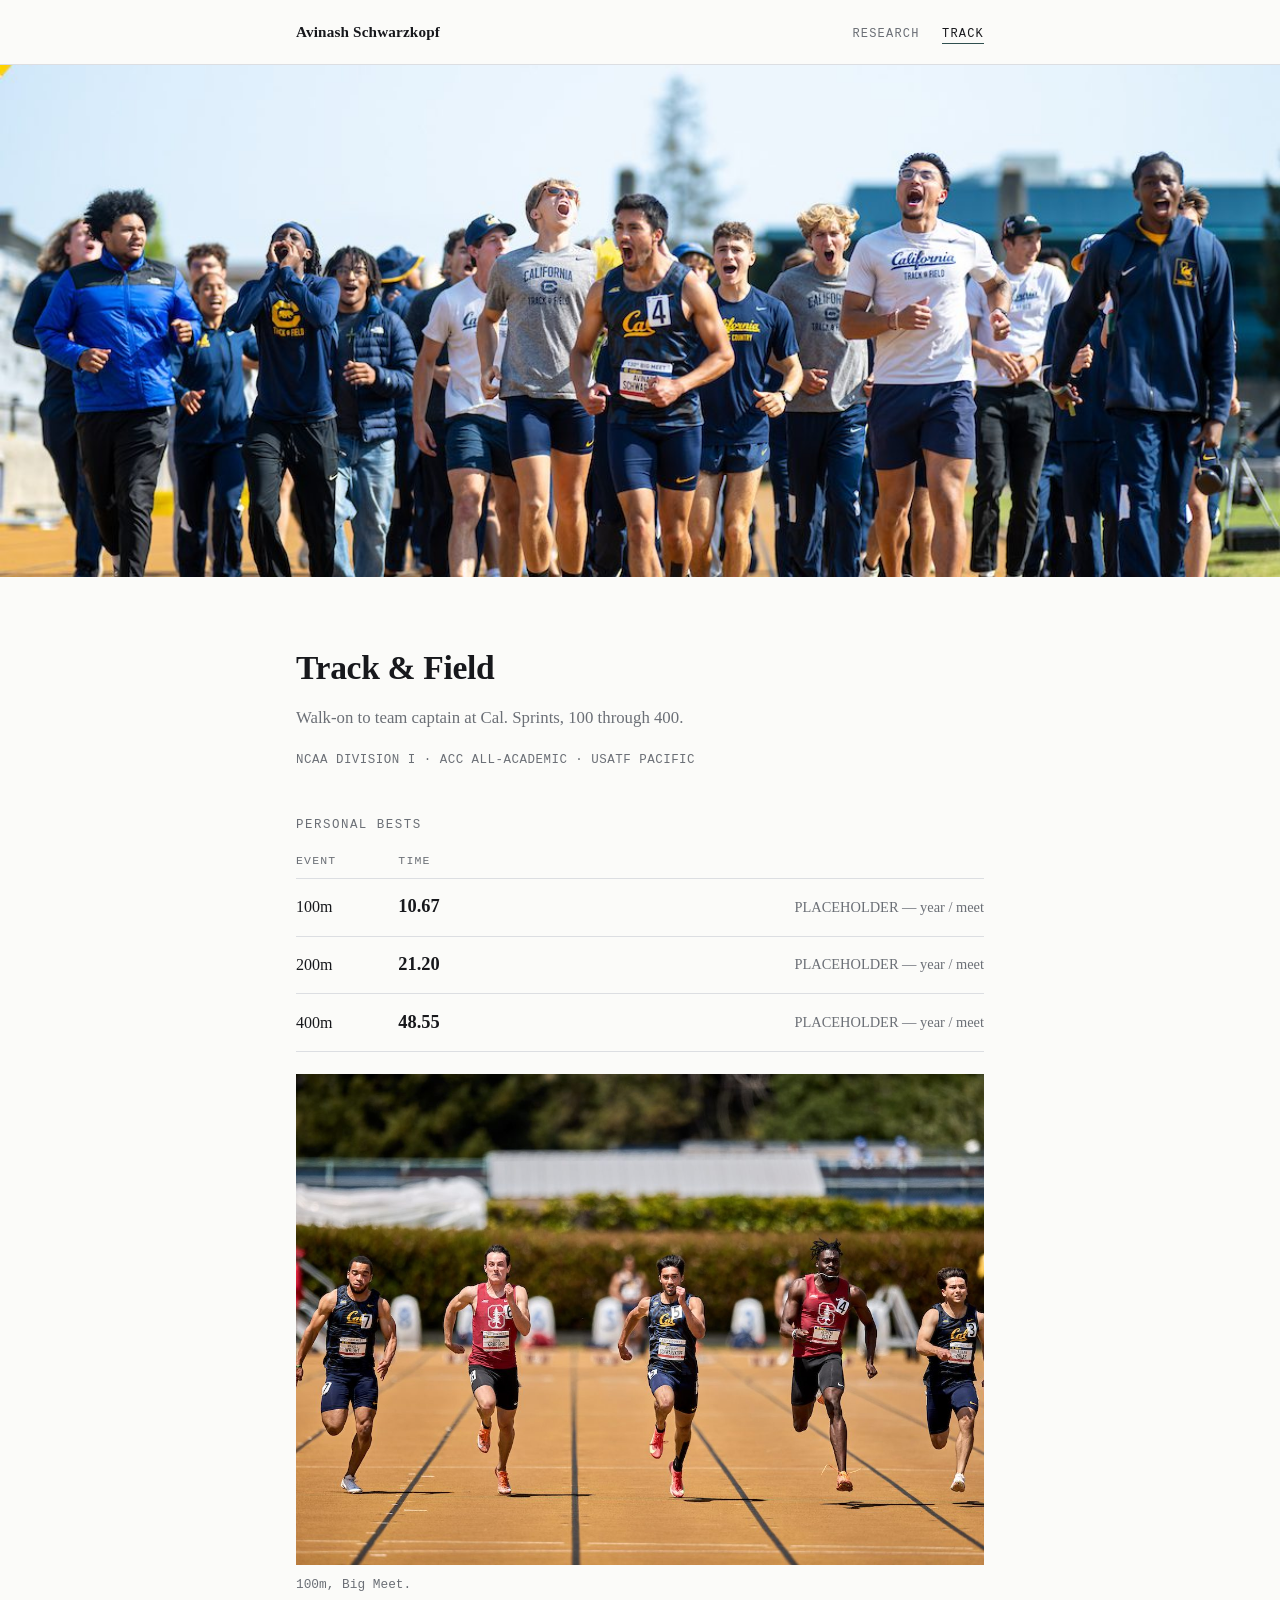
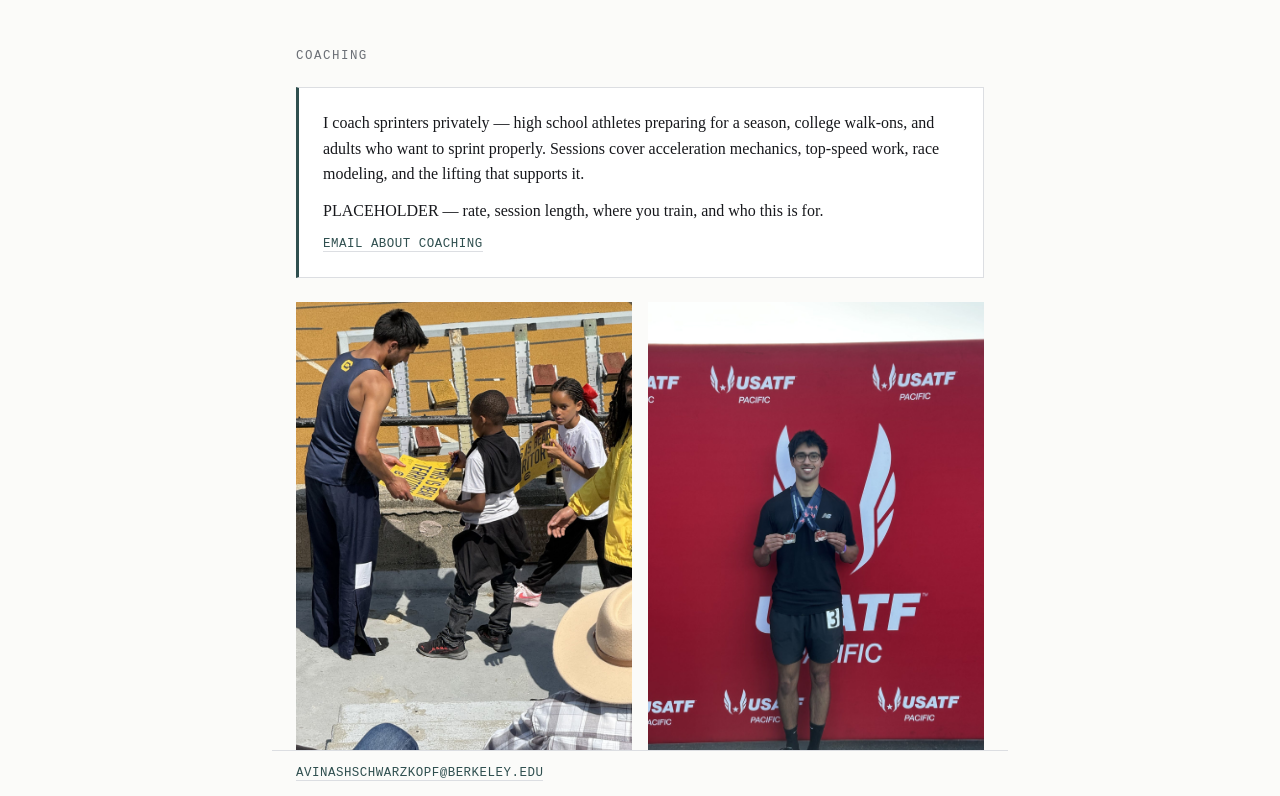
==== track/index.html @ 3ea65bff "Add files via upload" ====
<!DOCTYPE html>
<html lang="en">
<head>
<meta charset="utf-8">
<meta name="viewport" content="width=device-width, initial-scale=1">
<title>Avinash Schwarzkopf — Track &amp; Field</title>
<meta name="description" content="Cal track and field sprinter and team captain. Personal bests and private sprint coaching.">
<link rel="stylesheet" href="../style.css">
</head>
<body>

<nav class="nav">
  <div class="wrap">
    <a class="name" href="/">Avinash Schwarzkopf</a>
    <ul>
      <li><a class="link" href="/">Research</a></li>
      <li><a class="link" href="/track/" aria-current="page">Track</a></li>
    </ul>
  </div>
</nav>

<figure class="hero">
  <img src="../images/track/team-victory-lap.jpg"
       alt="Avinash leading a Cal track and field victory lap with teammates behind him.">
</figure>

<main class="wrap">

  <header class="page-head">
    <h1>Track &amp; Field</h1>
    <p class="lede">
      Walk-on to team captain at Cal. Sprints, 100 through 400.
    </p>
    <p class="meta">NCAA Division I &middot; ACC All-Academic &middot; USATF Pacific</p>
  </header>

  <h2>Personal bests</h2>
  <table class="prs">
    <thead>
      <tr><th>Event</th><th>Time</th><th></th></tr>
    </thead>
    <tbody>
      <tr><td>100m</td><td class="time">10.67</td><td class="note">PLACEHOLDER — year / meet</td></tr>
      <tr><td>200m</td><td class="time">21.20</td><td class="note">PLACEHOLDER — year / meet</td></tr>
      <tr><td>400m</td><td class="time">48.55</td><td class="note">PLACEHOLDER — year / meet</td></tr>
    </tbody>
  </table>

  <figure>
    <img src="../images/track/100m-big-meet.jpg"
         alt="Avinash sprinting in lane five during a 100m final." loading="lazy">
    <figcaption>100m, Big Meet.</figcaption>
  </figure>

  <h2>Coaching</h2>
  <div class="callout">
    <p>
      I coach sprinters privately — high school athletes preparing for a season,
      college walk-ons, and adults who want to sprint properly. Sessions cover
      acceleration mechanics, top-speed work, race modeling, and the lifting that
      supports it.
    </p>
    <p>
      PLACEHOLDER — rate, session length, where you train, and who this is for.
    </p>
    <p class="meta">
      <a href="mailto:avinashschwarzkopf@berkeley.edu?subject=Sprint%20coaching">Email about coaching</a>
    </p>
  </div>

  <div class="gallery">
    <img src="../images/track/signing-autographs.jpg"
         alt="Signing posters for young fans after a meet." loading="lazy">
    <img src="../images/track/usatf-pacific-medals.jpg"
         alt="Holding two medals at the USATF Pacific Association Championships." loading="lazy">
  </div>

</main>

<footer class="wrap">
  <p class="meta">
    <a href="mailto:avinashschwarzkopf@berkeley.edu">avinashschwarzkopf@berkeley.edu</a>
  </p>
</footer>

</body>
</html>
---- style.css ----
:root {
  --ink: #17181c;
  --muted: #6b6f76;
  --rule: #dcdee2;
  --paper: #fbfbf9;
  --mark: #2f4f4f;
  --measure: 46rem;
}
* { box-sizing: border-box; }
html { -webkit-text-size-adjust: 100%; }
body {
  margin: 0;
  background: var(--paper);
  color: var(--ink);
  font: 16px/1.6 "Iowan Old Style", "Palatino Linotype", Palatino, Georgia, serif;
  -webkit-font-smoothing: antialiased;
}
img { max-width: 100%; height: auto; display: block; }
a { color: var(--mark); }
a:focus-visible { outline: 2px solid var(--mark); outline-offset: 3px; }

.wrap { max-width: var(--measure); margin: 0 auto; padding: 0 1.5rem; }

/* ---- nav ---- */
.nav {
  border-bottom: 1px solid var(--rule);
}
.nav .wrap {
  display: flex;
  justify-content: space-between;
  align-items: baseline;
  gap: 1rem;
  padding-top: 1.25rem;
  padding-bottom: 1.25rem;
}
.nav .name {
  font-size: 0.95rem;
  font-weight: 600;
  letter-spacing: 0.01em;
  text-decoration: none;
  color: var(--ink);
}
.nav ul {
  list-style: none;
  display: flex;
  gap: 1.4rem;
  margin: 0;
  padding: 0;
  font: 500 0.75rem/1 ui-monospace, SFMono-Regular, "SF Mono", Menlo, monospace;
  letter-spacing: 0.1em;
  text-transform: uppercase;
}
.nav a.link { text-decoration: none; color: var(--muted); padding-bottom: 2px; }
.nav a.link:hover { color: var(--ink); }
.nav a.link[aria-current="page"] {
  color: var(--ink);
  border-bottom: 1px solid var(--mark);
}

/* ---- shared type ---- */
h1 { font-size: 2.1rem; font-weight: 600; letter-spacing: -0.01em; margin: 0 0 0.6rem; }
.lede { font-size: 1.05rem; color: var(--muted); margin: 0 0 1.2rem; max-width: 34rem; }
.meta {
  font: 500 0.78rem/1.6 ui-monospace, SFMono-Regular, "SF Mono", Menlo, monospace;
  letter-spacing: 0.04em;
  text-transform: uppercase;
  color: var(--muted);
}
.meta a { text-decoration: none; border-bottom: 1px solid var(--rule); }
.meta a:hover { border-bottom-color: var(--mark); }
h2 {
  font: 500 0.78rem/1 ui-monospace, SFMono-Regular, "SF Mono", Menlo, monospace;
  letter-spacing: 0.12em;
  text-transform: uppercase;
  color: var(--muted);
  margin: 3.5rem 0 1.5rem;
}
.page-head { padding: 4rem 0 0; }
.page-head + h2 { margin-top: 3rem; }
footer {
  border-top: 1px solid var(--rule);
  margin-top: 4rem;
  padding: 2rem 0 4rem;
}

/* ---- project entries ---- */
.entry { padding: 1.6rem 0; border-top: 1px solid var(--rule); }
.entry:last-of-type { border-bottom: 1px solid var(--rule); }
.entry h3 { font-size: 1.15rem; font-weight: 600; margin: 0 0 0.15rem; }
.entry .role {
  font: 500 0.72rem/1.4 ui-monospace, SFMono-Regular, Menlo, monospace;
  letter-spacing: 0.06em;
  text-transform: uppercase;
  color: var(--mark);
  margin: 0 0 0.8rem;
}
.entry p { margin: 0 0 0.6rem; }
.entry p:last-child { margin-bottom: 0; }

/* ---- figures ---- */
figure { margin: 1.4rem 0 0; }
figcaption {
  font: 0.8rem/1.5 ui-monospace, SFMono-Regular, Menlo, monospace;
  color: var(--muted);
  margin-top: 0.6rem;
}
.gallery {
  display: grid;
  grid-template-columns: repeat(2, 1fr);
  gap: 1rem;
  margin: 1.5rem 0 0;
}
.gallery img { width: 100%; }

/* ---- track hero ---- */
.hero { margin: 0; }
.hero img { width: 100%; max-height: 32rem; object-fit: cover; object-position: center 40%; }

/* ---- PR table ---- */
.prs { width: 100%; border-collapse: collapse; margin-top: 0.5rem; }
.prs th {
  text-align: left;
  font: 500 0.72rem/1 ui-monospace, SFMono-Regular, Menlo, monospace;
  letter-spacing: 0.1em;
  text-transform: uppercase;
  color: var(--muted);
  font-weight: 500;
  padding: 0 0 0.7rem;
  border-bottom: 1px solid var(--rule);
}
.prs td { padding: 0.85rem 0; border-bottom: 1px solid var(--rule); }
.prs td.time {
  font-variant-numeric: tabular-nums;
  font-size: 1.15rem;
  font-weight: 600;
}
.prs td.note { color: var(--muted); font-size: 0.9rem; text-align: right; }

/* ---- coaching callout ---- */
.callout {
  border: 1px solid var(--rule);
  border-left: 3px solid var(--mark);
  padding: 1.4rem 1.5rem;
  margin-top: 1rem;
  background: #fff;
}
.callout p { margin: 0 0 0.7rem; }
.callout p:last-child { margin-bottom: 0; }

@media (max-width: 34rem) {
  h1 { font-size: 1.7rem; }
  .gallery { grid-template-columns: 1fr; }
  .hero img { max-height: 18rem; }
  .nav .wrap { flex-direction: column; align-items: flex-start; gap: 0.7rem; }
}
@media (prefers-reduced-motion: reduce) {
  * { animation: none !important; transition: none !important; }
}
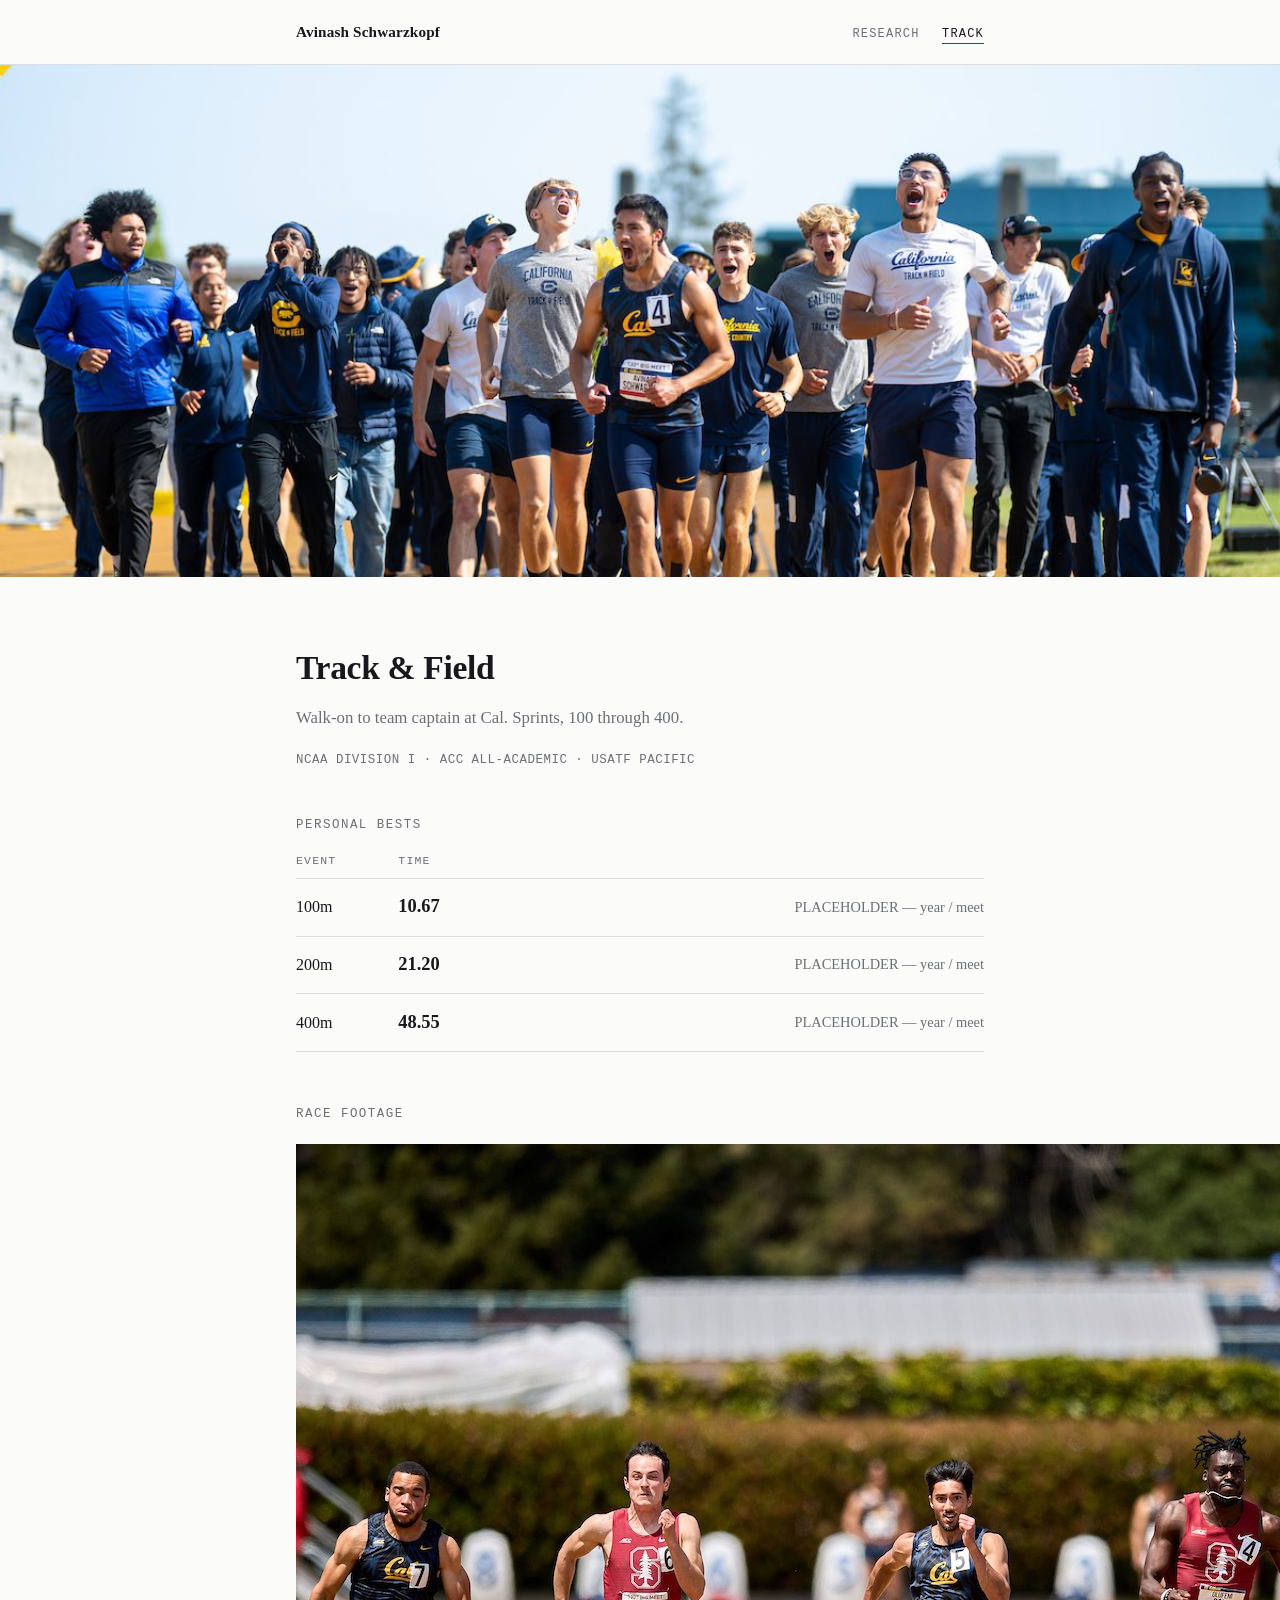
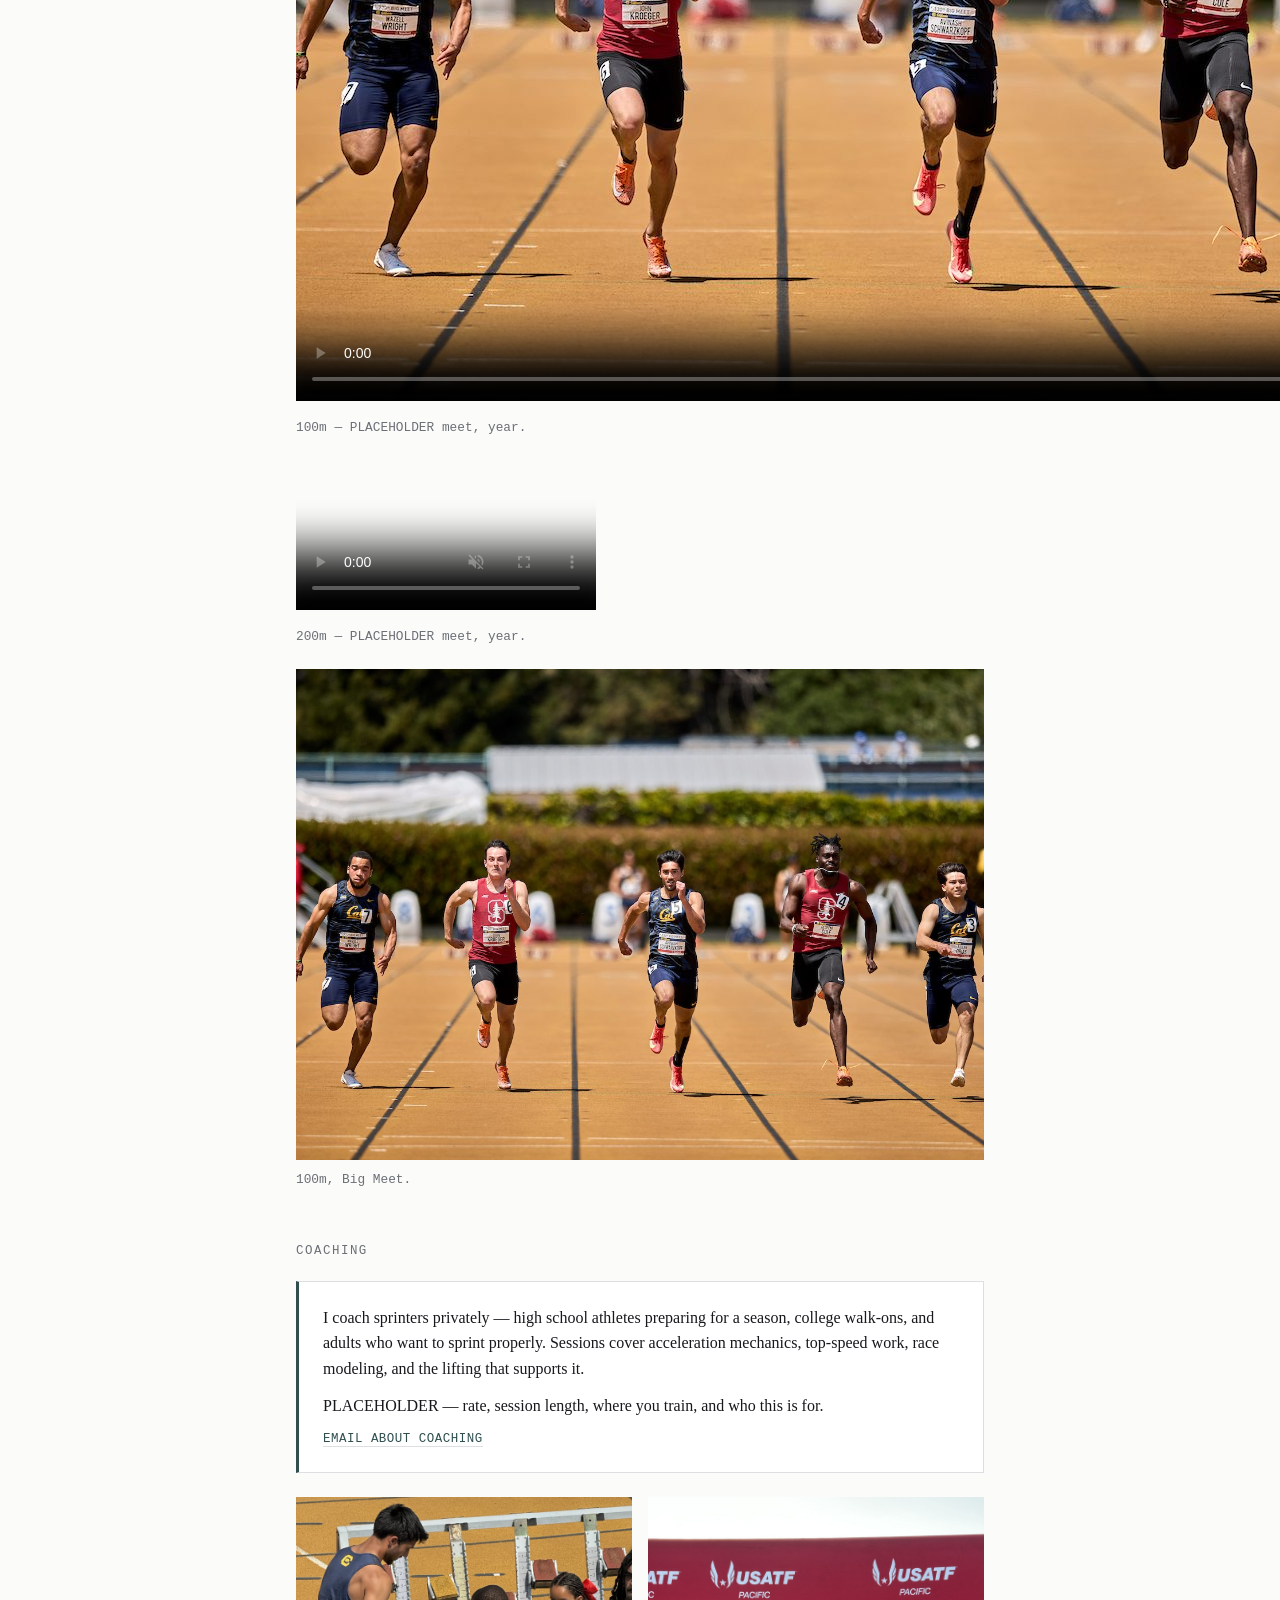
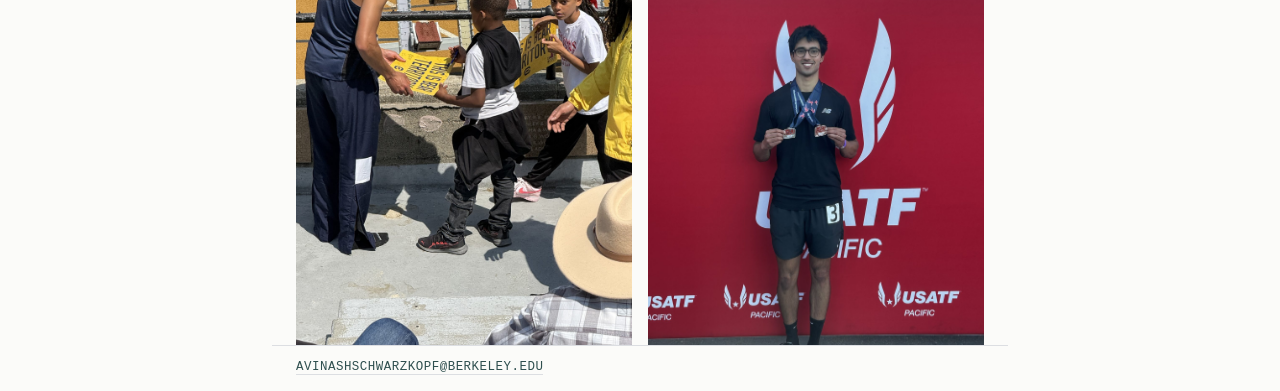
==== commit 9207d5fe: "Add files via upload" ====
--- a/track/index.html
+++ b/track/index.html
@@ -46,6 +46,26 @@
     </tbody>
   </table>
 
+  <h2>Race footage</h2>
+  <div class="clips">
+    <figure>
+      <video controls muted playsinline preload="metadata"
+             poster="../images/track/100m-big-meet.jpg">
+        <source src="../video/100m.mp4" type="video/mp4">
+        Your browser doesn&rsquo;t support embedded video.
+      </video>
+      <figcaption>100m &mdash; PLACEHOLDER meet, year.</figcaption>
+    </figure>
+    <figure>
+      <video controls muted playsinline preload="metadata"
+             poster="../images/track/200m-poster.jpg">
+        <source src="../video/200m.mp4" type="video/mp4">
+        Your browser doesn&rsquo;t support embedded video.
+      </video>
+      <figcaption>200m &mdash; PLACEHOLDER meet, year.</figcaption>
+    </figure>
+  </div>
+
   <figure>
     <img src="../images/track/100m-big-meet.jpg"
          alt="Avinash sprinting in lane five during a 100m final." loading="lazy">
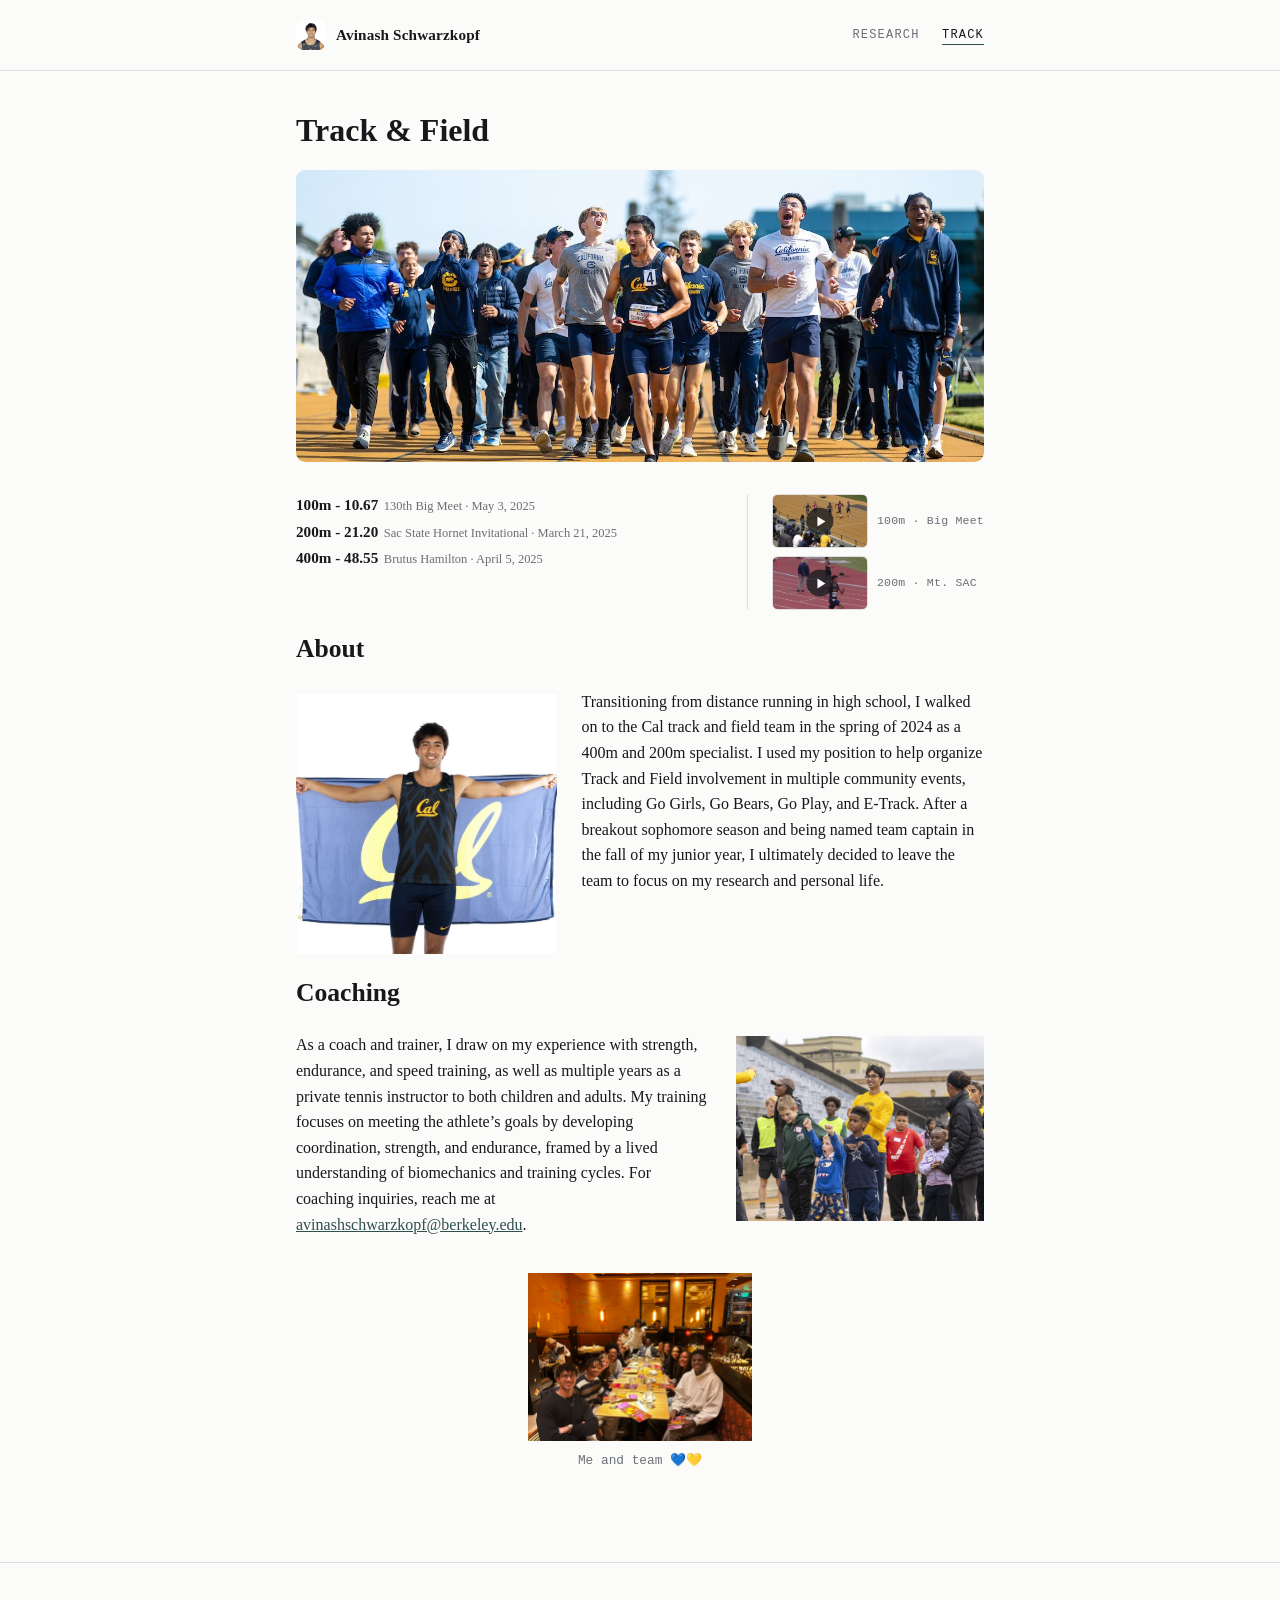
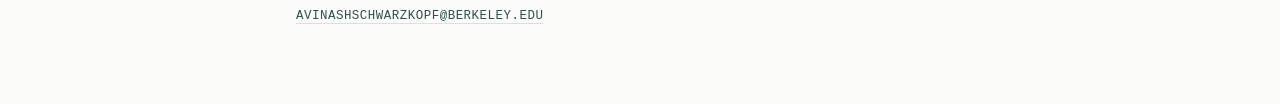
==== commit 027f78d8: "Add files via upload" ====
--- a/track/index.html
+++ b/track/index.html
@@ -11,7 +11,10 @@
 
 <nav class="nav">
   <div class="wrap">
-    <a class="name" href="/">Avinash Schwarzkopf</a>
+    <a class="name" href="/">
+      <img class="nav-icon" src="../images/nav/track.jpg" alt="" loading="lazy">
+      Avinash Schwarzkopf
+    </a>
     <ul>
       <li><a class="link" href="/">Research</a></li>
       <li><a class="link" href="/track/" aria-current="page">Track</a></li>
@@ -19,89 +22,114 @@
   </div>
 </nav>
 
-<figure class="hero">
-  <img src="../images/track/team-victory-lap.jpg"
-       alt="Avinash leading a Cal track and field victory lap with teammates behind him.">
-</figure>
+<main>
+  <div class="wrap">
 
-<main class="wrap">
+  <h1 class="page-title">Track &amp; Field</h1>
 
-  <header class="page-head">
-    <h1>Track &amp; Field</h1>
-    <p class="lede">
-      Walk-on to team captain at Cal. Sprints, 100 through 400.
-    </p>
-    <p class="meta">NCAA Division I &middot; ACC All-Academic &middot; USATF Pacific</p>
-  </header>
+  <figure class="hero-photo">
+    <img src="../images/track/team-victory-lap.jpg"
+         alt="Avinash leading a Cal track and field victory lap with teammates behind him.">
+  </figure>
 
-  <h2>Personal bests</h2>
-  <table class="prs">
-    <thead>
-      <tr><th>Event</th><th>Time</th><th></th></tr>
-    </thead>
-    <tbody>
-      <tr><td>100m</td><td class="time">10.67</td><td class="note">PLACEHOLDER — year / meet</td></tr>
-      <tr><td>200m</td><td class="time">21.20</td><td class="note">PLACEHOLDER — year / meet</td></tr>
-      <tr><td>400m</td><td class="time">48.55</td><td class="note">PLACEHOLDER — year / meet</td></tr>
-    </tbody>
-  </table>
+  <div class="prs-row">
+    <ul class="pr-list">
+      <li><span class="pr-stat">100m - 10.67</span><span class="pr-note">130th Big Meet &middot; May 3, 2025</span></li>
+      <li><span class="pr-stat">200m - 21.20</span><span class="pr-note">Sac State Hornet Invitational &middot; March 21, 2025</span></li>
+      <li><span class="pr-stat">400m - 48.55</span><span class="pr-note">Brutus Hamilton &middot; April 5, 2025</span></li>
+    </ul>
 
-  <h2>Race footage</h2>
-  <div class="clips">
-    <figure>
-      <video controls muted playsinline preload="metadata"
-             poster="../images/track/100m-big-meet.jpg">
-        <source src="../video/100m.mp4" type="video/mp4">
-        Your browser doesn&rsquo;t support embedded video.
-      </video>
-      <figcaption>100m &mdash; PLACEHOLDER meet, year.</figcaption>
-    </figure>
-    <figure>
-      <video controls muted playsinline preload="metadata"
-             poster="../images/track/200m-poster.jpg">
-        <source src="../video/200m.mp4" type="video/mp4">
-        Your browser doesn&rsquo;t support embedded video.
-      </video>
-      <figcaption>200m &mdash; PLACEHOLDER meet, year.</figcaption>
-    </figure>
+    <div class="clips-mini">
+      <button class="clip-line" type="button"
+              data-video="../video/100m.mp4"
+              data-caption="100m &mdash; 130th Big Meet, May 3, 2025.">
+        <span class="clip-thumb">
+          <img src="../images/track/100m-thumb.jpg"
+               alt="Avinash sprinting down the home stretch of the 100m at the 130th Big Meet." loading="lazy">
+          <span class="play-badge" aria-hidden="true"></span>
+        </span>
+        <span class="clip-label">100m &middot; Big Meet</span>
+      </button>
+      <button class="clip-line" type="button"
+              data-video="../video/200m.mp4"
+              data-caption="200m &mdash; Mt. SAC, April 18, 2025.">
+        <span class="clip-thumb">
+          <img src="../images/track/200m-thumb.jpg"
+               alt="Avinash sprinting to the finish of the 200m at Mt. SAC." loading="lazy">
+          <span class="play-badge" aria-hidden="true"></span>
+        </span>
+        <span class="clip-label">200m &middot; Mt. SAC</span>
+      </button>
+    </div>
   </div>
 
-  <figure>
-    <img src="../images/track/100m-big-meet.jpg"
-         alt="Avinash sprinting in lane five during a 100m final." loading="lazy">
-    <figcaption>100m, Big Meet.</figcaption>
-  </figure>
+  <h2 class="section-title">About</h2>
+  <div class="prose">
 
-  <h2>Coaching</h2>
-  <div class="callout">
+    <figure class="float-img left">
+      <img src="../images/track/cal-flag-portrait.jpg"
+           alt="Avinash draped in a Cal flag after a meet." loading="lazy">
+    </figure>
+
     <p>
-      I coach sprinters privately — high school athletes preparing for a season,
-      college walk-ons, and adults who want to sprint properly. Sessions cover
-      acceleration mechanics, top-speed work, race modeling, and the lifting that
-      supports it.
+      Transitioning from distance running in high school, I walked on to the Cal
+      track and field team in the spring of 2024 as a 400m and 200m specialist.
+      I used my position to help organize Track and Field involvement in multiple
+      community events, including Go Girls, Go Bears, Go Play, and E-Track. After
+      a breakout sophomore season and being named team captain in the fall of my
+      junior year, I ultimately decided to leave the team to focus on my research
+      and personal life.
     </p>
+
+  </div>
+
+  <h2 class="section-title">Coaching</h2>
+  <div class="coaching-wrap">
+
+    <figure class="float-img right small">
+      <img src="../images/track/community-clinic-kids.jpg"
+           alt="Coaching kids at a Cal track and field community clinic." loading="lazy">
+    </figure>
+
     <p>
-      PLACEHOLDER — rate, session length, where you train, and who this is for.
+      As a coach and trainer, I draw on my experience with strength, endurance,
+      and speed training, as well as multiple years as a private tennis
+      instructor to both children and adults. My training focuses on meeting the
+      athlete&rsquo;s goals by developing coordination, strength, and endurance,
+      framed by a lived understanding of biomechanics and training cycles. For
+      coaching inquiries, reach me at
+      <a href="mailto:avinashschwarzkopf@berkeley.edu?subject=Coaching%20inquiry">avinashschwarzkopf@berkeley.edu</a>.
     </p>
+
+    <figure class="coaching-photo">
+      <img src="../images/track/team-dinner.jpg"
+           alt="Avinash with teammates at a team dinner." loading="lazy">
+      <figcaption>Me and team &#x1F499;&#x1F49B;</figcaption>
+    </figure>
+
+  </div>
+
+  </div>
+</main>
+
+<div class="lightbox" id="video-lightbox" hidden>
+  <div class="lightbox-backdrop" data-close></div>
+  <div class="lightbox-content">
+    <button class="lightbox-close" type="button" data-close aria-label="Close video">&times;</button>
+    <video id="lightbox-video" controls playsinline></video>
+    <p class="lightbox-caption" id="lightbox-caption"></p>
+  </div>
+</div>
+
+<footer>
+  <div class="wrap">
     <p class="meta">
-      <a href="mailto:avinashschwarzkopf@berkeley.edu?subject=Sprint%20coaching">Email about coaching</a>
+      <a href="mailto:avinashschwarzkopf@berkeley.edu">avinashschwarzkopf@berkeley.edu</a>
     </p>
   </div>
+</footer>
 
-  <div class="gallery">
-    <img src="../images/track/signing-autographs.jpg"
-         alt="Signing posters for young fans after a meet." loading="lazy">
-    <img src="../images/track/usatf-pacific-medals.jpg"
-         alt="Holding two medals at the USATF Pacific Association Championships." loading="lazy">
-  </div>
-
-</main>
-
-<footer class="wrap">
-  <p class="meta">
-    <a href="mailto:avinashschwarzkopf@berkeley.edu">avinashschwarzkopf@berkeley.edu</a>
-  </p>
-</footer>
+<script src="track.js"></script>
 
 </body>
 </html>
--- a/style.css
+++ b/style.css
@@ -28,17 +28,31 @@
 .nav .wrap {
   display: flex;
   justify-content: space-between;
-  align-items: baseline;
+  align-items: center;
   gap: 1rem;
   padding-top: 1.25rem;
   padding-bottom: 1.25rem;
 }
+.nav.no-name .wrap {
+  justify-content: flex-end;
+}
 .nav .name {
+  display: inline-flex;
+  align-items: center;
+  gap: 0.6rem;
   font-size: 0.95rem;
   font-weight: 600;
   letter-spacing: 0.01em;
   text-decoration: none;
   color: var(--ink);
+}
+.nav-icon {
+  width: 1.9rem;
+  height: 1.9rem;
+  border-radius: 0.5rem;
+  object-fit: cover;
+  display: block;
+  flex-shrink: 0;
 }
 .nav ul {
   list-style: none;
@@ -57,9 +71,6 @@
   border-bottom: 1px solid var(--mark);
 }
 
-/* ---- shared type ---- */
-h1 { font-size: 2.1rem; font-weight: 600; letter-spacing: -0.01em; margin: 0 0 0.6rem; }
-.lede { font-size: 1.05rem; color: var(--muted); margin: 0 0 1.2rem; max-width: 34rem; }
 .meta {
   font: 500 0.78rem/1.6 ui-monospace, SFMono-Regular, "SF Mono", Menlo, monospace;
   letter-spacing: 0.04em;
@@ -77,6 +88,84 @@
 }
 .page-head { padding: 4rem 0 0; }
 .page-head + h2 { margin-top: 3rem; }
+.prs-row + h2 { margin-top: 1.5rem; }
+.prose + h2 { margin-top: 0.5rem; }
+
+h2.section-title {
+  font: 700 1.6rem/1.2 "Iowan Old Style", "Palatino Linotype", Palatino, Georgia, serif;
+  letter-spacing: normal;
+  text-transform: none;
+  color: var(--ink);
+}
+
+/* ---- intro blurb + photo ---- */
+.intro-row {
+  display: flex;
+  align-items: flex-start;
+  gap: 1.5rem;
+  margin-top: 2.5rem;
+}
+.intro-text {
+  flex: 1 1 auto;
+  min-width: 0;
+}
+.intro-text .lede {
+  margin: 0 0 1.1rem;
+}
+.intro-text .lede:last-child {
+  margin-bottom: 0;
+}
+.research-photo {
+  flex: 0 0 8.5rem;
+  width: 8.5rem;
+  margin: 0.2rem 0 0;
+}
+.research-photo img { width: 100%; }
+
+.research-photo figcaption {
+  font-family: "Iowan Old Style", "Palatino Linotype", Palatino, Georgia, serif;
+  font-style: normal;
+  font-size: 0.68rem;
+  line-height: 1.5;
+  color: var(--muted);
+  margin-top: 0.5rem;
+}
+@media (max-width: 34rem) {
+  .intro-row { flex-direction: column; }
+  .research-photo { width: 45%; margin: 0 auto 1.2rem; }
+}
+
+/* ---- project list ---- */
+.project-list {
+  list-style: none;
+  margin: 0 0 2.5rem;
+  padding: 0;
+}
+.project-item {
+  padding: 1.3rem 0;
+  border-top: 1px solid var(--rule);
+}
+.project-item:last-child {
+  border-bottom: 1px solid var(--rule);
+}
+.project-title {
+  margin: 0;
+  font-size: 1.05rem;
+  font-weight: 600;
+  color: var(--ink);
+}
+.project-role {
+  font: 500 0.72rem/1.4 ui-monospace, SFMono-Regular, Menlo, monospace;
+  letter-spacing: 0.06em;
+  text-transform: uppercase;
+  color: var(--mark);
+  margin: 0.3rem 0 0;
+}
+.project-item p:last-child {
+  margin: 0.5rem 0 0;
+  color: var(--muted);
+}
+
 footer {
   border-top: 1px solid var(--rule);
   margin-top: 4rem;
@@ -112,47 +201,263 @@
 }
 .gallery img { width: 100%; }
 
-/* ---- track hero ---- */
-.hero { margin: 0; }
-.hero img { width: 100%; max-height: 32rem; object-fit: cover; object-position: center 40%; }
-
-/* ---- PR table ---- */
-.prs { width: 100%; border-collapse: collapse; margin-top: 0.5rem; }
-.prs th {
-  text-align: left;
-  font: 500 0.72rem/1 ui-monospace, SFMono-Regular, Menlo, monospace;
-  letter-spacing: 0.1em;
-  text-transform: uppercase;
-  color: var(--muted);
-  font-weight: 500;
-  padding: 0 0 0.7rem;
-  border-bottom: 1px solid var(--rule);
-}
-.prs td { padding: 0.85rem 0; border-bottom: 1px solid var(--rule); }
-.prs td.time {
+/* ---- track hero photo ---- */
+.hero-photo { margin: 1.25rem 0 0; }
+.hero-photo img {
+  width: 100%;
+  max-height: 22rem;
+  object-fit: cover;
+  object-position: center 40%;
+  border-radius: 0.6rem;
+}
+
+/* ---- PR list ---- */
+.pr-list {
+  list-style: none;
+  margin: 0;
+  padding: 0;
+  flex: 1 1 auto;
+  min-width: 0;
+}
+.pr-list li {
+  line-height: 1.35;
+  margin: 0 0 0.3rem;
+}
+.pr-list li:last-child { margin-bottom: 0; }
+.pr-stat {
   font-variant-numeric: tabular-nums;
-  font-size: 1.15rem;
-  font-weight: 600;
-}
-.prs td.note { color: var(--muted); font-size: 0.9rem; text-align: right; }
-
-/* ---- coaching callout ---- */
-.callout {
-  border: 1px solid var(--rule);
-  border-left: 3px solid var(--mark);
-  padding: 1.4rem 1.5rem;
-  margin-top: 1rem;
-  background: #fff;
-}
-.callout p { margin: 0 0 0.7rem; }
-.callout p:last-child { margin-bottom: 0; }
+  font-weight: 700;
+  color: var(--ink);
+  font-size: 0.95rem;
+}
+.pr-note {
+  color: var(--muted);
+  font-size: 0.78rem;
+  margin-left: 0.35rem;
+}
+
+/* ---- PR list + video thumbs, side by side ---- */
+.prs-row {
+  display: flex;
+  align-items: stretch;
+  gap: 1.5rem;
+  margin-top: 2rem;
+}
+@media (max-width: 34rem) {
+  .prs-row { flex-direction: column; }
+}
 
 @media (max-width: 34rem) {
   h1 { font-size: 1.7rem; }
   .gallery { grid-template-columns: 1fr; }
-  .hero img { max-height: 18rem; }
+  .hero-photo img { max-height: 16rem; }
   .nav .wrap { flex-direction: column; align-items: flex-start; gap: 0.7rem; }
 }
 @media (prefers-reduced-motion: reduce) {
   * { animation: none !important; transition: none !important; }
 }
+
+/* ---- page title ---- */
+.page-title {
+  font: 700 2rem/1.2 "Iowan Old Style", "Palatino Linotype", Palatino, Georgia, serif;
+  color: var(--ink);
+  margin: 2.5rem 0 0;
+}
+
+/* ---- Research heading ---- */
+.current-research {
+  margin-top: 1.75rem;
+}
+
+/* ---- tiny video links, stacked beside the PR list ---- */
+/* border-left is a deliberate divider: the videos illustrate the events,
+   they aren't the source of the times, so the two lists read as separate. */
+.clips-mini {
+  flex: 0 0 auto;
+  display: flex;
+  flex-direction: column;
+  gap: 0.5rem;
+  border-left: 1px solid var(--rule);
+  padding-left: 1.5rem;
+}
+.clip-line {
+  display: flex;
+  flex: 1 1 0;
+  align-items: center;
+  gap: 0.55rem;
+  background: none;
+  border: none;
+  padding: 0;
+  margin: 0;
+  cursor: pointer;
+  font: inherit;
+  text-align: left;
+  color: var(--muted);
+}
+.clip-line .clip-thumb {
+  flex: 0 0 auto;
+  width: 6rem;
+  aspect-ratio: 16 / 9;
+}
+.clip-line .clip-label {
+  font: 500 0.72rem/1.3 ui-monospace, SFMono-Regular, Menlo, monospace;
+  letter-spacing: 0.02em;
+  white-space: nowrap;
+}
+.clip-line:hover,
+.clip-line:hover .clip-label,
+.clip-line:focus-visible .clip-label { color: var(--mark); }
+@media (max-width: 34rem) {
+  .clips-mini { flex-direction: row; width: 100%; }
+}
+
+/* ---- prose with wrapped photos ---- */
+.prose {
+  margin-top: 1rem;
+}
+.prose::after,
+.coaching-wrap::after {
+  content: '';
+  display: table;
+  clear: both;
+}
+.prose p {
+  margin: 0 0 1.1rem;
+}
+.float-img {
+  margin: 0 0 1.2rem;
+}
+.float-img img { width: 100%; }
+.float-img.left {
+  float: left;
+  width: 38%;
+  margin: 0.2rem 1.5rem 1rem 0;
+}
+.float-img.right {
+  float: right;
+  width: 38%;
+  margin: 0.2rem 0 1rem 1.5rem;
+}
+@media (max-width: 34rem) {
+  .float-img.left,
+  .float-img.right {
+    float: none;
+    width: 100%;
+    margin: 0 0 1.2rem;
+  }
+}
+
+/* ---- clip thumbnails + lightbox ---- */
+.clip-thumb {
+  position: relative;
+  display: block;
+  width: 100%;
+  padding: 0;
+  border: 1px solid var(--rule);
+  border-radius: 0.35rem;
+  overflow: hidden;
+  background: #000;
+  cursor: pointer;
+  font: inherit;
+}
+.clip-thumb img {
+  width: 100%;
+  aspect-ratio: 16 / 9;
+  object-fit: cover;
+  display: block;
+  transition: transform 0.25s ease;
+}
+.clip-thumb:hover img { transform: scale(1.05); }
+.clip-thumb .play-badge {
+  position: absolute;
+  top: 50%;
+  left: 50%;
+  transform: translate(-50%, -50%);
+  width: 2.75rem;
+  height: 2.75rem;
+  border-radius: 50%;
+  background: rgba(15, 23, 28, 0.72);
+  display: flex;
+  align-items: center;
+  justify-content: center;
+  transition: background 0.2s ease;
+}
+.clip-thumb .play-badge::after {
+  content: '';
+  border-style: solid;
+  border-width: 0.5rem 0 0.5rem 0.85rem;
+  border-color: transparent transparent transparent #fff;
+  margin-left: 3px;
+}
+.clip-thumb:hover .play-badge,
+.clip-thumb:focus-visible .play-badge { background: var(--mark); }
+.clip-line .play-badge {
+  width: 1.7rem;
+  height: 1.7rem;
+}
+.clip-line .play-badge::after {
+  border-width: 0.32rem 0 0.32rem 0.52rem;
+  margin-left: 2px;
+}
+
+.lightbox {
+  position: fixed;
+  inset: 0;
+  z-index: 50;
+  display: flex;
+  align-items: center;
+  justify-content: center;
+  padding: 2rem 1.5rem;
+}
+.lightbox[hidden] { display: none; }
+.lightbox-backdrop {
+  position: absolute;
+  inset: 0;
+  background: rgba(10, 12, 14, 0.9);
+}
+.lightbox-content {
+  position: relative;
+  z-index: 1;
+  max-width: min(90vw, 56rem);
+  width: 100%;
+}
+.lightbox-content video {
+  width: 100%;
+  max-height: 78vh;
+  display: block;
+  background: #000;
+  border-radius: 0.35rem;
+}
+.lightbox-caption {
+  color: #fff;
+  text-align: center;
+  margin: 0.85rem 0 0;
+}
+.lightbox-close {
+  position: absolute;
+  top: -2.4rem;
+  right: 0;
+  background: none;
+  border: none;
+  color: #fff;
+  font-size: 1.9rem;
+  line-height: 1;
+  cursor: pointer;
+  padding: 0.2rem 0.5rem;
+}
+.lightbox-close:hover,
+.lightbox-close:focus-visible { color: #fff9; }
+
+/* ---- coaching section ---- */
+.coaching-wrap { margin-top: 1rem; }
+.coaching-wrap p { margin: 0 0 1.1rem; }
+.float-img.small { width: 36%; }
+@media (max-width: 34rem) {
+  .float-img.small { width: 100%; }
+}
+.coaching-photo {
+  clear: both;
+  max-width: 14rem;
+  margin: 2.25rem auto 1.75rem;
+  text-align: center;
+}
